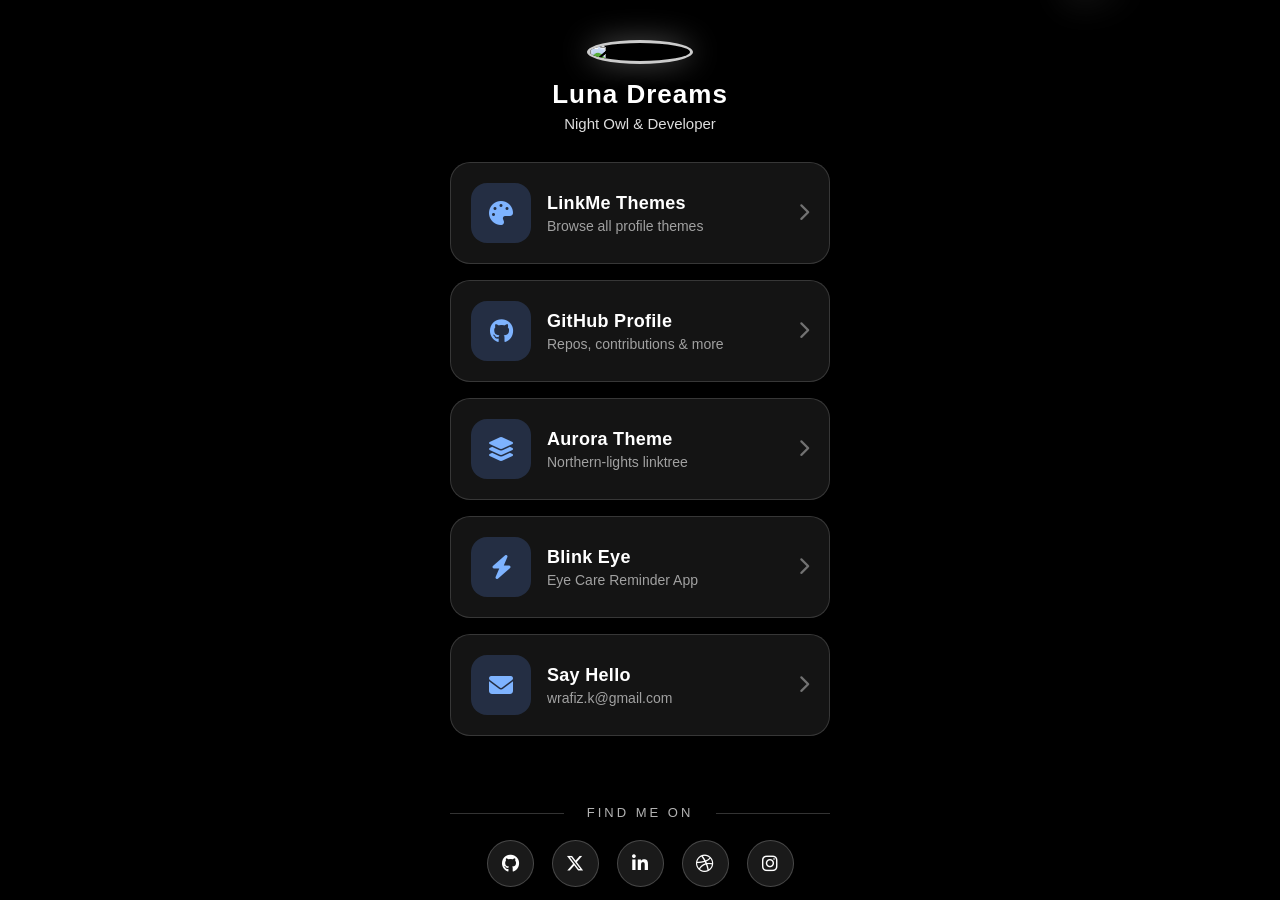
==== Cloud/index.html @ d12c6f81 "first commit" ====
<!DOCTYPE html>
<html lang="en">
<head>
<meta charset="UTF-8">
<meta name="viewport" content="width=device-width, initial-scale=1.0">
<title>Shmo Card Theme - Midnight Sky</title>
<link rel="stylesheet" href="styles.css">
<link rel="stylesheet" href="https://cdnjs.cloudflare.com/ajax/libs/font-awesome/6.5.1/css/all.min.css">
</head>
<body>

<!-- The Animated Parallax Background -->
<div class="background-container">
  <div class="stars"></div>
  <div class="twinkling"></div>
  <div class="clouds"></div>
  <!-- Resized and re-positioned moon -->
  <img src="https://s3-us-west-2.amazonaws.com/s.cdpn.io/1231630/moon2.png" class="moon" alt="Moon">
</div>

<!-- The Mobile App UI -->
<div class="shmo-container">
  <img src="https://api.dicebear.com/7.x/notionists/svg?seed=Luna" alt="Avatar" class="profile-pic">
  <h1 class="profile-name">Luna Dreams</h1>
  <p class="profile-bio">Night Owl & Developer</p>

  <div class="links-wrapper">
    
    <!-- Card-style links -->
    <a href="#" class="link-card">
      <div class="card-icon">
        <i class="fas fa-palette"></i>
      </div>
      <div class="card-content">
        <h3 class="card-title">LinkMe Themes</h3>
        <p class="card-subtitle">Browse all profile themes</p>
      </div>
      <i class="fas fa-chevron-right card-arrow"></i>
    </a>

    <a href="#" class="link-card">
      <div class="card-icon">
        <i class="fab fa-github"></i>
      </div>
      <div class="card-content">
        <h3 class="card-title">GitHub Profile</h3>
        <p class="card-subtitle">Repos, contributions & more</p>
      </div>
      <i class="fas fa-chevron-right card-arrow"></i>
    </a>

    <a href="#" class="link-card">
      <div class="card-icon">
        <i class="fas fa-layer-group"></i>
      </div>
      <div class="card-content">
        <h3 class="card-title">Aurora Theme</h3>
        <p class="card-subtitle">Northern-lights linktree</p>
      </div>
      <i class="fas fa-chevron-right card-arrow"></i>
    </a>

    <a href="#" class="link-card">
      <div class="card-icon">
        <i class="fas fa-bolt"></i>
      </div>
      <div class="card-content">
        <h3 class="card-title">Blink Eye</h3>
        <p class="card-subtitle">Eye Care Reminder App</p>
      </div>
      <i class="fas fa-chevron-right card-arrow"></i>
    </a>

    <a href="#" class="link-card">
      <div class="card-icon">
        <i class="fas fa-envelope"></i>
      </div>
      <div class="card-content">
        <h3 class="card-title">Say Hello</h3>
        <p class="card-subtitle">wrafiz.k@gmail.com</p>
      </div>
      <i class="fas fa-chevron-right card-arrow"></i>
    </a>
    <!-- Social Section -->
<div class="social-section">
  <p class="social-title">FIND ME ON</p>
  
  <div class="social-icons">
    <a href="#" class="social-btn" target="_blank">
      <i class="fab fa-github"></i>
    </a>
    <a href="#" class="social-btn" target="_blank">
      <i class="fab fa-x-twitter"></i>
    </a>
    <a href="#" class="social-btn" target="_blank">
      <i class="fab fa-linkedin-in"></i>
    </a>
    <a href="#" class="social-btn" target="_blank">
      <i class="fab fa-dribbble"></i>
    </a>
    <a href="#" class="social-btn" target="_blank">
      <i class="fab fa-instagram"></i>
    </a>
  </div>
</div>
  </div>
</div>

<script>
  // The tiny JS snippet required by the client to demonstrate loading
  function simulateLoad(btn) {
    if (btn.classList.contains('is-loading')) return; // Prevent double clicks
    
    btn.classList.add('is-loading');
    
    // Simulate a network request, remove loading after 2 seconds
    setTimeout(() => {
      btn.classList.remove('is-loading');
    }, 2000);
  }
</script>

</body>
</html>
---- Cloud/styles.css ----
/* =========================================
   1. BASE & PERFORMANCE FIXES
========================================= */
body {
  margin: 0;
  padding: 0;
  font-family: 'Segoe UI', Roboto, Helvetica, Arial, sans-serif;
  background-color: #000;
  overflow-x: hidden;
  overflow-y: auto;
  display: flex;
  justify-content: center;
  align-items: center;
  min-height: 100vh;
}

/* =========================================
   2. PARALLAX NIGHT SKY BACKGROUND
========================================= */
.background-container {
  position: fixed;
  top: 0; left: 0; bottom: 0; right: 0;
  z-index: 0;
}

.stars {
  position: absolute;
  top: 0; left: 0; right: 0; bottom: 0;
  background: #000 url(https://s3-us-west-2.amazonaws.com/s.cdpn.io/1231630/stars.png) repeat top center;
  z-index: 0;
}

.twinkling {
  position: absolute;
  top: 0; left: 0; right: 0; bottom: 0;
  background: transparent url("https://s3-us-west-2.amazonaws.com/s.cdpn.io/1231630/twinkling.png") repeat top center;
  z-index: 1;
  animation: move-bg 100s linear infinite;
}

.moon {
  position: absolute;
  top: -20px;
  right: -40px;
  width: 250px;
  height: 250px;
  z-index: 2;
  opacity: 0.9;
  filter: drop-shadow(0 0 20px rgba(255, 255, 255, 0.4));
}

.clouds {
  position: absolute;
  top: 0; left: 0; right: 0; bottom: 0;
  background: transparent url("https://s3-us-west-2.amazonaws.com/s.cdpn.io/1231630/clouds_repeat.png") repeat top center;
  z-index: 3;
  opacity: 0.6;
  animation: move-bg 60s linear infinite;
}

@keyframes move-bg {
  from { background-position: 0 0; }
  to { background-position: -10000px 0; }
}

/* =========================================
   3. FOREGROUND UI (SHMO CARD)
========================================= */
.shmo-container {
  position: relative;
  z-index: 10;
  width: 100%;
  max-width: 420px;
  padding: 40px 20px;
  box-sizing: border-box;
  display: flex;
  flex-direction: column;
  align-items: center;
  max-height: 100vh;
  overflow-y: auto;
  scrollbar-width: none; /* Firefox */
  -ms-overflow-style: none; /* IE and Edge */
}

.shmo-container::-webkit-scrollbar {
  display: none; /* Chrome, Safari, Opera */
}

.profile-pic {
  width: 100px;
  height: 100px;
  border-radius: 50%;
  border: 3px solid rgba(255, 255, 255, 0.8);
  box-shadow: 0 0 30px rgba(255, 255, 255, 0.3);
  margin-bottom: 15px;
}

.profile-name {
  margin: 0;
  color: #fff;
  font-size: 26px;
  font-weight: 600;
  letter-spacing: 1px;
  text-shadow: 0 2px 10px rgba(0, 0, 0, 0.8);
}

.profile-bio {
  color: #ddd;
  font-size: 15px;
  margin: 5px 0 30px 0;
  text-shadow: 0 2px 5px rgba(0, 0, 0, 0.8);
}

/* =========================================
   4. LINK CARDS
========================================= */
.links-wrapper {
  width: 100%;
  display: flex;
  flex-direction: column;
  gap: 16px;
}

.link-card {
  display: flex;
  align-items: center;
  gap: 16px;
  padding: 20px;
  background: rgba(255, 255, 255, 0.08);
  border: 1px solid rgba(255, 255, 255, 0.15);
  border-radius: 20px;
  text-decoration: none;
  backdrop-filter: blur(10px);
  -webkit-backdrop-filter: blur(10px);
  transition: all 0.3s ease;
  cursor: pointer;
}

.link-card:hover {
  background: rgba(255, 255, 255, 0.12);
  border-color: rgba(255, 255, 255, 0.3);
  transform: translateY(-2px);
  box-shadow: 0 8px 25px rgba(0, 0, 0, 0.3);
}

.link-card:active {
  transform: translateY(0) scale(0.98);
}

.card-icon {
  width: 60px;
  height: 60px;
  min-width: 60px;
  background: rgba(100, 150, 255, 0.2);
  border-radius: 16px;
  display: flex;
  align-items: center;
  justify-content: center;
  font-size: 24px;
  color: #7eb3ff;
}

.card-content {
  flex: 1;
  display: flex;
  flex-direction: column;
  gap: 4px;
}

.card-title {
  margin: 0;
  color: #fff;
  font-size: 18px;
  font-weight: 600;
  letter-spacing: 0.3px;
}

.card-subtitle {
  margin: 0;
  color: rgba(255, 255, 255, 0.6);
  font-size: 14px;
  font-weight: 400;
}

.card-arrow {
  color: rgba(255, 255, 255, 0.4);
  font-size: 18px;
  transition: all 0.3s ease;
}

.link-card:hover .card-arrow {
  color: rgba(255, 255, 255, 0.8);
  transform: translateX(4px);
}

/* =========================================
   5. SOCIAL SECTION
========================================= */

.social-section {
  margin-top: 40px;
  text-align: center;
  width: 100%;
}

.social-title {
  color: rgba(255, 255, 255, 0.7);
  font-size: 13px;
  letter-spacing: 3px;
  margin-bottom: 20px;
  position: relative;
}

/* Optional thin line effect */
.social-title::before,
.social-title::after {
  content: "";
  position: absolute;
  top: 50%;
  width: 30%;
  height: 1px;
  background: rgba(255, 255, 255, 0.2);
}

.social-title::before { left: 0; }
.social-title::after { right: 0; }

.social-icons {
  display: flex;
  justify-content: center;
  gap: 18px;
  flex-wrap: wrap;
}

.social-btn {
  width: 45px;
  height: 45px;
  border-radius: 50%;
  background: rgba(255, 255, 255, 0.1);
  border: 1px solid rgba(255, 255, 255, 0.2);
  display: flex;
  align-items: center;
  justify-content: center;
  color: white;
  font-size: 18px;
  text-decoration: none;
  
  backdrop-filter: blur(8px);
  -webkit-backdrop-filter: blur(8px);
  
  transition: all 0.3s ease;
}

.social-btn:hover {
  background: rgba(255, 255, 255, 0.2);
  border-color: rgba(255, 255, 255, 0.6);
  box-shadow: 0 0 20px rgba(255, 255, 255, 0.3);
  transform: translateY(-3px);
}

.social-btn:active {
  transform: scale(0.95);
}
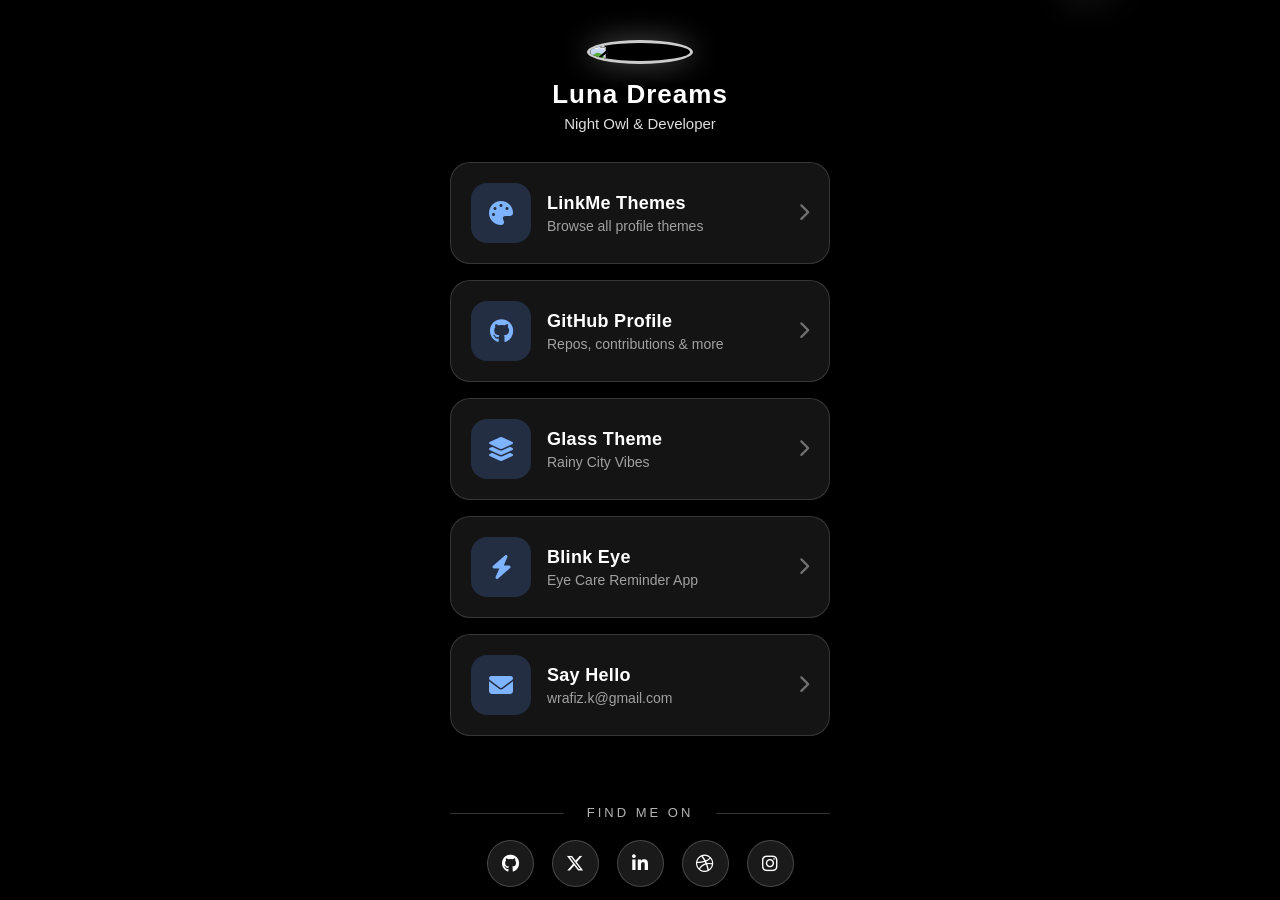
==== commit e558a464: "add link to cards" ====
--- a/Cloud/index.html
+++ b/Cloud/index.html
@@ -27,7 +27,7 @@
   <div class="links-wrapper">
     
     <!-- Card-style links -->
-    <a href="#" class="link-card">
+    <a href="https://linktree101.pages.dev/" class="link-card">
       <div class="card-icon">
         <i class="fas fa-palette"></i>
       </div>
@@ -38,7 +38,7 @@
       <i class="fas fa-chevron-right card-arrow"></i>
     </a>
 
-    <a href="#" class="link-card">
+    <a href="https://github.com/rayhan138" class="link-card" target="_blank" rel="noreferrer">
       <div class="card-icon">
         <i class="fab fa-github"></i>
       </div>
@@ -49,18 +49,18 @@
       <i class="fas fa-chevron-right card-arrow"></i>
     </a>
 
-    <a href="#" class="link-card">
+    <a href="https://linktree101.pages.dev/Glass/" class="link-card">
       <div class="card-icon">
         <i class="fas fa-layer-group"></i>
       </div>
       <div class="card-content">
-        <h3 class="card-title">Aurora Theme</h3>
-        <p class="card-subtitle">Northern-lights linktree</p>
+        <h3 class="card-title">Glass Theme</h3>
+        <p class="card-subtitle">Rainy City Vibes</p>
       </div>
       <i class="fas fa-chevron-right card-arrow"></i>
     </a>
 
-    <a href="#" class="link-card">
+    <a href="https://blinkeye.app" class="link-card" target="_blank" rel="noreferrer">
       <div class="card-icon">
         <i class="fas fa-bolt"></i>
       </div>
@@ -86,7 +86,7 @@
   <p class="social-title">FIND ME ON</p>
   
   <div class="social-icons">
-    <a href="#" class="social-btn" target="_blank">
+    <a href="https://github.com/rayhan138" class="social-btn" target="_blank" rel="noreferrer">
       <i class="fab fa-github"></i>
     </a>
     <a href="#" class="social-btn" target="_blank">
--- a/Cloud/styles.css
+++ b/Cloud/styles.css
@@ -12,6 +12,17 @@
   justify-content: center;
   align-items: center;
   min-height: 100vh;
+}
+
+/* Hide scrollbar for Chrome, Safari and Opera */
+body::-webkit-scrollbar {
+  display: none;
+}
+
+/* Hide scrollbar for IE, Edge and Firefox */
+body {
+  -ms-overflow-style: none;  /* IE and Edge */
+  scrollbar-width: none;  /* Firefox */
 }
 
 /* =========================================
